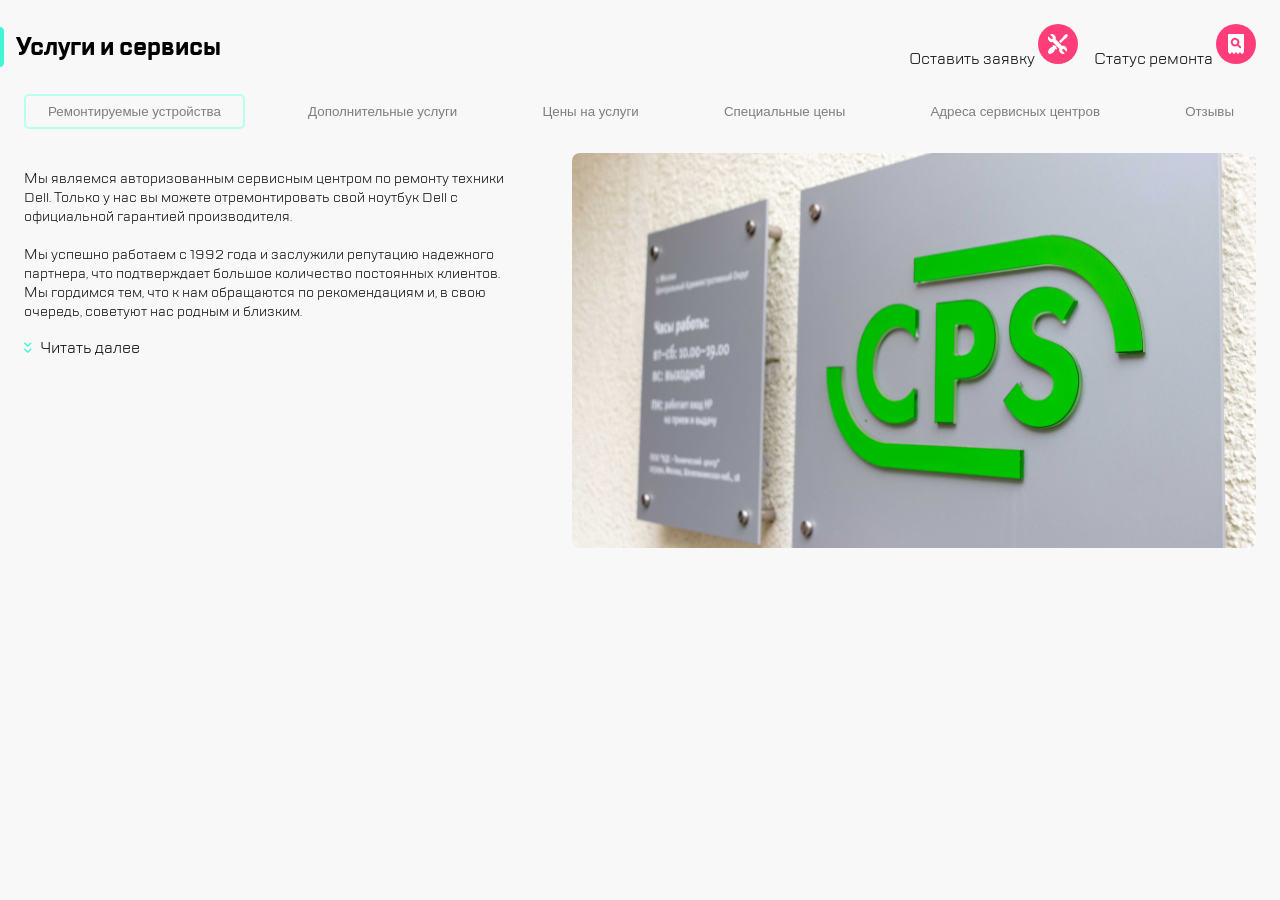
==== index.html @ 114caff8 "first commit" ====
<!DOCTYPE html>
<html lang="en">
<head>
  <meta charset="UTF-8">
  <meta name="viewport" content="width=device-width, initial-scale=1.0">
  <link rel="stylesheet" href="/css/main.css">
  <title>Service website</title>
</head>
<body>
  <header class="header">
    <div class="header__container">
    <span class="upper-menu__button"></span>  
    <div class="header__container-left">
    <a href="#" class="upp-menu__btn "><img src="img/burger.svg" alt=""></a>
    <img class="table" src="img/divider.svg" alt="">
    <a href="#" class="upp-menu__btn "><img src="img/Groupcps.svg" alt=""></a> </div>
    <div class="header__container-right">
    <a href="#" class="uup-menu__btn table"><img src="img/call.svg" alt=""></a>
    <a href="#" class="uup-menu__btn table"><img src="img/chat.svg" alt=""></a>
    <a href="#" class="uup-menu__btn table"><img src="img/profile.svg" alt=""></a>
    <img src="img/divider.svg" alt="">
    <a href="#" class="upp-menu__btn "><img src="img/repair.svg" alt=""></a>
    <a href="#" class="upp-menu__btn "><img src="img/checkstatus.svg" alt=""></a>
    </div>
    </div>
  </header>
<div class="service__title container">
  <div class="service__title-left"> <img class="" src="img/highlight.svg" alt=""> <h2 class="title">Услуги и сервисы</h2> </div>
  <div class="service__title-right"><a href="#" >Оставить заявку <img src="img/repair.svg" alt=""></a>
  <a href="#" >Статус ремонта <img src="img/checkstatus.svg" alt=""></a></div>
</div>
<div class="slide-menu__wrapper">
<div class="slide-menu container">
  <button class="btn active">Ремонтируемые устройства</button>
  <button class="btn">Дополнительные услуги</button>
  <button class="btn">Цены на услуги</button>
  <button class="btn">Специальные цены</button>
  <button class="btn">Адреса сервисных центров</button>
  <button class="btn">Отзывы</button>
  </div>
</div>
<div class="first-block container"><div class="first_block-left">
<div class="scroll-text">
  <p class=>Мы являемся авторизованным сервисным центром по ремонту техники Dell. Только у нас вы можете отремонтировать свой ноутбук Dell с официальной гарантией производителя.</p>
  <p class=><br>Мы успешно работаем с 1992 года и заслужили репутацию надежного партнера, что подтверждает большое количество постоянных клиентов. Мы гордимся тем, что к нам обращаются по рекомендациям и, в свою очередь, советуют нас родным и близким.</p>
   
</div>
<a href="#" class="read-more">
  <img src="img/icon.svg" alt=""><p>Читать далее</p>
</a> </div>
<div class="picture-cps-right table"><img src="img/GPSstand.svg" alt=""></div>
</div> <div class="picture-cps-right mobile"><img src="img/GPSstand.svg" alt=""></div>
</body>
</html>
---- css/main.css ----
@font-face {
    font-family: 'TT Lakes';
    src: url('/fonts/TTLakes-Bold.woff') format('woff');
    font-weight: bold;
    font-style: normal;
    font-display: swap;
}

@font-face {
    font-family: 'TT Lakes';
    src: url('/fonts/TTLakes-Regular.woff') format('woff');
    font-weight: normal;
    font-style: normal;
    font-display: swap;
}

* {
    max-width: 100%;
    box-sizing: border-box;
    padding: 0px;
    margin: 0px;
}


a,
a:visited,
a:hover,
a:active {
    color: #1B1C21;
    text-decoration: none;
    
}

img {
    max-width: 100%;
    height: auto;
}
.title-right {
    display: none;
}
.table {
    display: none;
}
body {

    font-family: 'TT Lakes', sans-serif;
    font-weight: 400;
    background-color: #F8F8F8;
}

.container {
    width: 100%;
    margin-top: 24px ;
    gap: 16px;
    padding-left: 24px;
    padding-right: 24px;

}

header {
 width: 100%;
 background-color: #fff ;
}
.header__container {
    display: flex;
    align-items: center;
    height: 88px;
    gap: 16px;
    box-shadow: 0 1px 0 0 #D9FFF5;

}
.header__container-left {
    display: flex;
    align-items: center;
    gap: 16px;
}

.header__container-right {
    display: flex;
    align-items: center;
    gap: 16px;
    margin-left: auto;
    padding-right: 24px;
}
.service__title {
    gap: 20px;
    padding: 0px;
    display: flex;
    align-items: center;   
}
.service__title-left {
  display: flex;
  align-items: center;
  gap: 12px;
}
.slide-menu__wrapper {
    position: relative;
    overflow: hidden;
}

.slide-menu__wrapper::after {
  content: "";
  position: absolute;
  top: 0;
  right: 0;

  width: 24px;
  height: 100%;

  background: linear-gradient(
    to right,
    rgba(248, 248, 248, 0),
    #F8F8F8
  );
pointer-events: none;
}
.slide-menu {
    overflow-x: auto;
    display: flex;
    justify-content: space-between;
    white-space: nowrap;
    -ms-overflow-style: none;
    scrollbar-width: none; 
}
.slide-menu::-webkit-scrollbar {
  display: none;
}

.btn {
    display: flex;
    align-items: center;
    justify-content: center;
    padding: 8px 22px;
    gap: 0px;
    color: #7E7E82;
    background: none;
    border: 0;
}

.btn.active{
    border: 2px solid #B8FFEC ;
    border-radius: 5px
}

.scroll-text {
overflow-y: auto;
max-width: 290 px;
max-height: 105px;
font-size: 14px;
margin-top: 16px;
margin-bottom: 16px;
-ms-overflow-style: none;
scrollbar-width: none; 
}
.scroll-text::-webkit-scrollbar {
  display: none;
}
.scroll-text p{
    color: #1B1C21;
}
.read-more {
    margin-top: 16px;
    margin-bottom: 16px;
    display: flex;
    gap: 8px;
}


/* ПЛАНШЕТ */

@media (min-width: 768px) {

.mobile {
    display: none;
}
.first-block {
    display: flex;
    align-items: flex-start;
    gap: 48px;
}
.scroll-text {
    max-height: 180px;
}
.table {
    display: flex;
}
.first-block-left {
    width: 312px;
    max-width: 312px;
    flex-shrink: 0;
}
.picture-cps-right {
    flex: 1;
    min-width: 0;
}
.picture-cps-right img{
    width: 100%;
    height: auto;
    display: block;
    border-radius: 8px;
}
}

/* компутер */
@media (min-width: 1120px) {
.header {
        display: none;
    }
.service__title {
    gap: 20px;
    padding: 0px;
    display: flex;
    align-items: center;  
    justify-content: space-between;
}
.service__title-left {
  display: flex;
  align-items: center;
  gap: 12px;
}
.service__title-right {
    padding-left: 24px;
    padding-right: 24px;
    display: flex;
    align-items: center;
    margin-left: auto;
    gap: 16px;
}
.title-right a {
  display: flex;
  align-items: center;
  gap: 8px;
}
 .first-block {
    display: flex;
    align-items: flex-start;
    gap: 48px;
  }

  .first_block-left {
    width: 500px;
    max-width: 500px;
    flex-shrink: 0;
  }

  .picture-cps-right {
    flex: 1;
    min-width: 0;
  }

  .picture-cps-right img {
    width: 100%;
    height: auto;
    display: block;
    border-radius: 8px;
  }
.slide-menu {
    overflow-x: hidden;
}
}
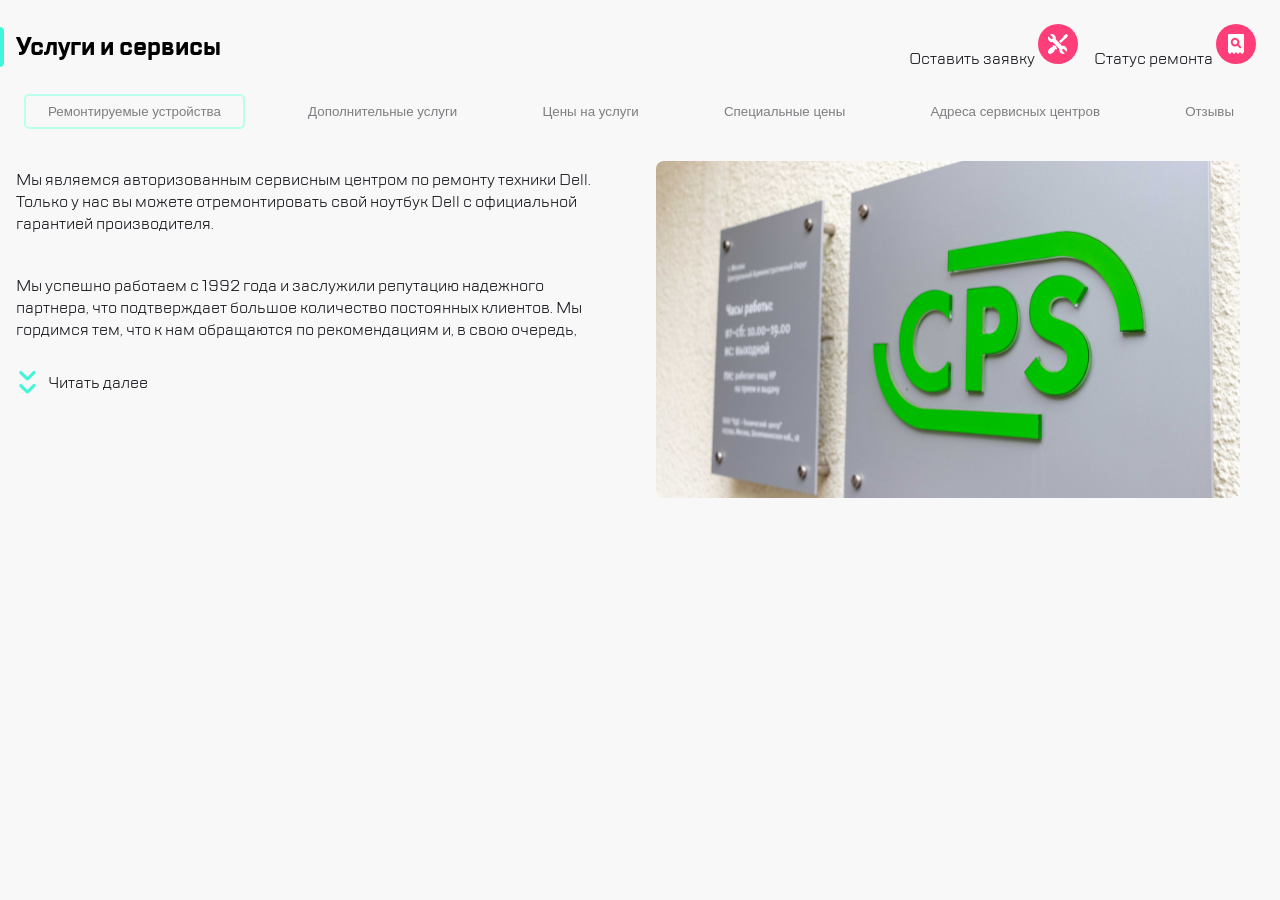
==== commit df4bf8c7: "commiit" ====
--- a/index.html
+++ b/index.html
@@ -3,7 +3,7 @@
 <head>
   <meta charset="UTF-8">
   <meta name="viewport" content="width=device-width, initial-scale=1.0">
-  <link rel="stylesheet" href="/css/main.css">
+  <link rel="stylesheet" href="./css/main.css">
   <title>Service website</title>
 </head>
 <body>
@@ -39,16 +39,15 @@
   <button class="btn">Отзывы</button>
   </div>
 </div>
-<div class="first-block container"><div class="first_block-left">
+<div class="first_block"><div class="first-block__left">
 <div class="scroll-text">
   <p class=>Мы являемся авторизованным сервисным центром по ремонту техники Dell. Только у нас вы можете отремонтировать свой ноутбук Dell с официальной гарантией производителя.</p>
   <p class=><br>Мы успешно работаем с 1992 года и заслужили репутацию надежного партнера, что подтверждает большое количество постоянных клиентов. Мы гордимся тем, что к нам обращаются по рекомендациям и, в свою очередь, советуют нас родным и близким.</p>
-   
 </div>
 <a href="#" class="read-more">
-  <img src="img/icon.svg" alt=""><p>Читать далее</p>
+  <img src="img/icon.svg" alt=""><span>Читать далее</span>
 </a> </div>
-<div class="picture-cps-right table"><img src="img/GPSstand.svg" alt=""></div>
-</div> <div class="picture-cps-right mobile"><img src="img/GPSstand.svg" alt=""></div>
+<div class="first-block__right"><img src="img/GPSstand.svg" alt=""></div>
+</div>
 </body>
 </html>
--- a/css/main.css
+++ b/css/main.css
@@ -35,7 +35,7 @@
     max-width: 100%;
     height: auto;
 }
-.title-right {
+.service__title-right {
     display: none;
 }
 .table {
@@ -90,13 +90,36 @@
 }
 .service__title-left {
   display: flex;
-  align-items: center;
   gap: 12px;
 }
+
 .slide-menu__wrapper {
     position: relative;
     overflow: hidden;
 }
+.first-block {
+    flex-direction: column;
+    gap: 16px;
+    margin-top: 24px;
+  }
+.first-block__left {
+    margin-left: 16px;
+    margin-right: 16px;
+    margin-top: 24px;
+  }
+.scroll-text {
+    margin-bottom: 16px;
+    max-height: 90px;
+    overflow: hidden;
+  }
+.scroll-text p{
+    color: #1B1C21;
+}
+.first-block__right {
+    
+    padding-top: 16px;
+}
+
 
 .slide-menu__wrapper::after {
   content: "";
@@ -142,29 +165,6 @@
     border-radius: 5px
 }
 
-.scroll-text {
-overflow-y: auto;
-max-width: 290 px;
-max-height: 105px;
-font-size: 14px;
-margin-top: 16px;
-margin-bottom: 16px;
--ms-overflow-style: none;
-scrollbar-width: none; 
-}
-.scroll-text::-webkit-scrollbar {
-  display: none;
-}
-.scroll-text p{
-    color: #1B1C21;
-}
-.read-more {
-    margin-top: 16px;
-    margin-bottom: 16px;
-    display: flex;
-    gap: 8px;
-}
-
 
 /* ПЛАНШЕТ */
 
@@ -173,31 +173,37 @@
 .mobile {
     display: none;
 }
-.first-block {
+
+.table {
+    display: flex;
+}
+.first_block {
+    margin-top: 16px;
     display: flex;
     align-items: flex-start;
     gap: 48px;
 }
-.scroll-text {
-    max-height: 180px;
-}
-.table {
-    display: flex;
-}
-.first-block-left {
-    width: 312px;
-    max-width: 312px;
-    flex-shrink: 0;
-}
-.picture-cps-right {
-    flex: 1;
-    min-width: 0;
-}
-.picture-cps-right img{
-    width: 100%;
-    height: auto;
-    display: block;
-    border-radius: 8px;
+.first-block__left {
+    flex: 0 0 45%;
+}
+.scroll-text  {
+  max-height: 158px;
+}
+.read-more {
+  display: inline-flex;
+  align-items: center;
+  gap: 8px;
+}
+
+
+.first-block__right {
+  padding-right: 40px;
+  flex: 1;
+}
+.first-block__right img {
+  width: 100%;
+  display: block;
+  border-radius: 8px;
 }
 }
 
@@ -209,9 +215,7 @@
 .service__title {
     gap: 20px;
     padding: 0px;
-    display: flex;
-    align-items: center;  
-    justify-content: space-between;
+    display: flex;   
 }
 .service__title-left {
   display: flex;
@@ -222,7 +226,6 @@
     padding-left: 24px;
     padding-right: 24px;
     display: flex;
-    align-items: center;
     margin-left: auto;
     gap: 16px;
 }
@@ -231,30 +234,44 @@
   align-items: center;
   gap: 8px;
 }
- .first-block {
-    display: flex;
-    align-items: flex-start;
-    gap: 48px;
-  }
-
-  .first_block-left {
-    width: 500px;
-    max-width: 500px;
-    flex-shrink: 0;
-  }
-
-  .picture-cps-right {
-    flex: 1;
-    min-width: 0;
-  }
-
-  .picture-cps-right img {
-    width: 100%;
-    height: auto;
-    display: block;
-    border-radius: 8px;
-  }
 .slide-menu {
     overflow-x: hidden;
 }
-}
+.first_block {
+    display: flex;
+    align-items: flex-start;
+}
+.first-block__left {
+    flex: 0 0 45%;
+}
+.scroll-text {
+max-height: 170px;
+}
+.scroll-text p {
+  margin-bottom: 18px;
+}
+.read-more {
+
+  display: inline-flex;
+  align-items: center;
+  gap: 8px;
+
+  margin-top: 16px;
+
+  font-size: 16px;
+  font-weight: 500;
+}
+.read-more img {
+  width: 24px;
+  height: 24px;
+}
+
+.first-block__right {
+  flex: 1;
+}
+.first-block__right img {
+  width: 100%;
+  display: block;
+  border-radius: 8px;
+}
+}
